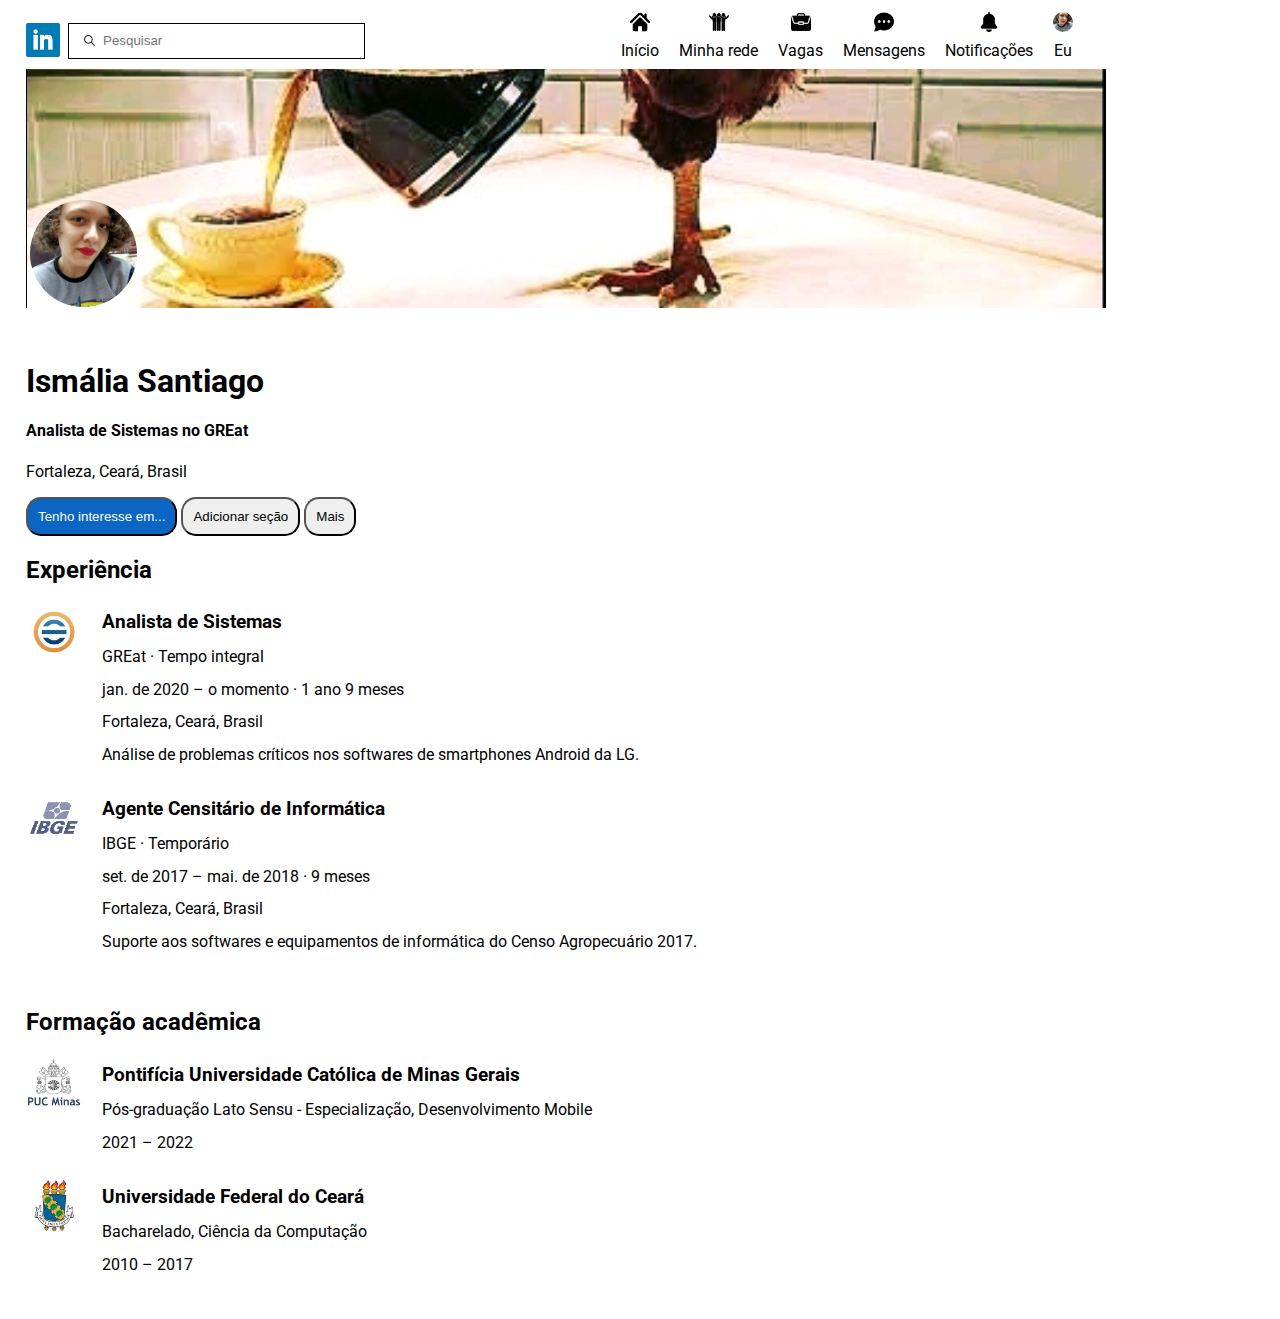
==== modulo01/desafio-linkedin/index.html @ 622ec2e9 "Estrutura básica do desafio" ====
<!DOCTYPE html>
<html lang="en">
<head>
    <link rel="preconnect" href="https://fonts.googleapis.com">
    <link rel="preconnect" href="https://fonts.gstatic.com" crossorigin>
    <meta charset="UTF-8">
    <meta http-equiv="X-UA-Compatible" content="IE=edge">
    <meta name="viewport" content="width=device-width, initial-scale=1.0">
    <title>LinkedIn | Santander Coders</title>
    <link href="https://fonts.googleapis.com/css2?family=Roboto:ital,wght@0,100;0,300;0,400;0,500;0,700;0,900;1,100;1,300;1,400;1,500;1,700;1,900&display=swap" rel="stylesheet">
    <link rel="stylesheet" href="style.css">
</head>
<body>
    <header>
        <div class="navbar">
            <div class="navbar-left">
                <img src="./assets/linkedin.jpg" alt="" id="linkedin-logo" />
                <div class="search">
                    <img src="./assets/loupe.png" alt="" />
                    <input type="text" placeholder="Pesquisar"/>
                </div>
            </div>
            <div class=navbar-right>
                <div class="navbar-item">
                    <img src="./assets/home-icon-silhouette.png" alt="" />
                    <p>Início</p>
                </div>
                <div class="navbar-item">
                    <img src="./assets/group-of-three-men-standing-side-by-side-hugging-each-other.png" alt="" />
                    <p>Minha rede</p>
                </div>
                <div class="navbar-item">
                    <img src="./assets/portfolio.png" alt="" />
                    <p>Vagas</p>
                </div>
                <div class="navbar-item">
                    <img src="./assets/chat.png" alt="" />
                    <p>Mensagens</p>
                </div>
                <div class="navbar-item">
                    <img src="./assets/bell.png" alt="" />
                    <p>Notificações</p>
                </div>
                <div class="navbar-item">
                    <img src="./assets/profile_picture.jpg" alt="" id="me" />
                    <p>Eu</p>
                </div>
            </div>
        </div>
    </header>
    <main>
        <div class="banner">
            <img src="./assets/background_image.jpg" alt="" id="background-image"/>
            <img src="./assets/profile_picture.jpg" alt="" id="profile-picture" />
            <h1>Ismália Santiago</h1>
            <h4>Analista de Sistemas no GREat</h4>
            <p>Fortaleza, Ceará, Brasil</p>
            <div class="buttons">
                <button type="button" id="tenho-interesse-em">Tenho interesse em...</button>
                <button type="button" id="adicionar-secao">Adicionar seção</button>
                <button type="button" id="mais">Mais</button>
            </div>
        </div>
        <div class="content">
            <div class="experiencia">
                <h2>Experiência</h2>
                <div class="experiencia-item">
                    <img src="./assets/great_icon.jpg" alt="" />
                    <div class="description">
                        <h3>Analista de Sistemas</h3>
                        <p>GREat · Tempo integral</p>
                        <p>jan. de 2020 – o momento · 1 ano 9 meses</p>
                        <p>Fortaleza, Ceará, Brasil</p>
                        <p>Análise de problemas críticos nos softwares de smartphones Android da LG.</p>
                    </div>
                </div>
                <br />
                <div class="experiencia-item">
                    <img src="./assets/ibge_icon.jpg" alt="" />
                    <div class="description">
                        <h3>Agente Censitário de Informática</h3>
                        <p>IBGE · Temporário</p>
                        <p>set. de 2017 – mai. de 2018 · 9 meses</p>
                        <p>Fortaleza, Ceará, Brasil</p>
                        <p>Suporte aos softwares e equipamentos de informática do Censo Agropecuário 2017.</p>
                    </div>
                </div>
            </div>
            <div class="formacao-academica">
                <h2>Formação acadêmica</h2>
                <div class="formacao-academica-item">
                    <img src="./assets/puc_minas_icon.jpg" alt="" />
                    <div class="description">
                        <h3>Pontifícia Universidade Católica de Minas Gerais</h3>
                        <p id="curso">Pós-graduação Lato Sensu - Especialização, Desenvolvimento Mobile</p>
                        <p id="duracao">2021 – 2022</p>
                    </div>
                </div>
                <br />
                <div class="formacao-academica-item">
                    <img src="./assets/ufc_icon.jpg" alt="" />
                    <div class="description">
                        <h3>Universidade Federal do Ceará</h3>
                        <p id="curso">Bacharelado, Ciência da Computação</p>
                        <p id="duracao">2010 – 2017</p>
                    </div>
                </div>
            </div>
        </div>
    </main>
</body>
</html>
---- modulo01/desafio-linkedin/style.css ----
body {
    font-family: 'Roboto', sans-serif;
    width: 100vw;
    font-size: 16px;
    margin: 38px 26px;
}

.navbar {
    display: flex;
    align-items: center;
    column-gap: 20%;
    position: fixed;
    top: 0;
    background: #fff;
    width: 100%;
    padding-top: 12px;
}

.navbar-left {
    display: flex;
}

.navbar-right {
    display: flex;
    column-gap: 20px;
}

#linkedin-logo {
    width: 34px;
    height: 34px;
    margin-right: 8px;
}

input {
    border: none;
    padding-left: 8px;
}

input:focus {
    outline: none;
}

.search {
    display: flex;
    align-items: center;
    justify-content: flex-start;
    border: solid 1px;
    width: 280px;
    height: 34px;
    padding-left: 15px;
}

.search img {
    width: 11px;
    height: 11px;
}

header img {
    width: 20x;
    height: 20px;
}

#me {
    border-radius: 50%;
}

.navbar-item {
    text-align: center;
    line-height: 5px;
}

#backgroud-image {
    display: flex;
    width: 100%;
}

#profile-picture {
    border-radius: 50%;
    width: 106.64px;
    height: 106.64px;
    position: absolute;
    top: 200px;
    left: 30px;
}

.banner h1 {
    margin-top: 50px;
}

button {
    border-radius: 15px;
    padding: 10px;
}

#tenho-interesse-em {
    background-color: #0a66c2;
    color: #fff;
}

.content img {
    width: 56px;
    height: 56px;
}

.experiencia {
    margin-bottom: 50px;
}

.experiencia-item {
    display: flex;
    flex-flow: row;;
    column-gap: 20px;
}

.formacao-academica-item {
    display: flex;
    flex-flow: row;;
    column-gap: 20px;
}

.description {
    display: flex;
    justify-content: flex-start;
    flex-flow: column;
    font-weight: 400;
    line-height: 0.5px;
}
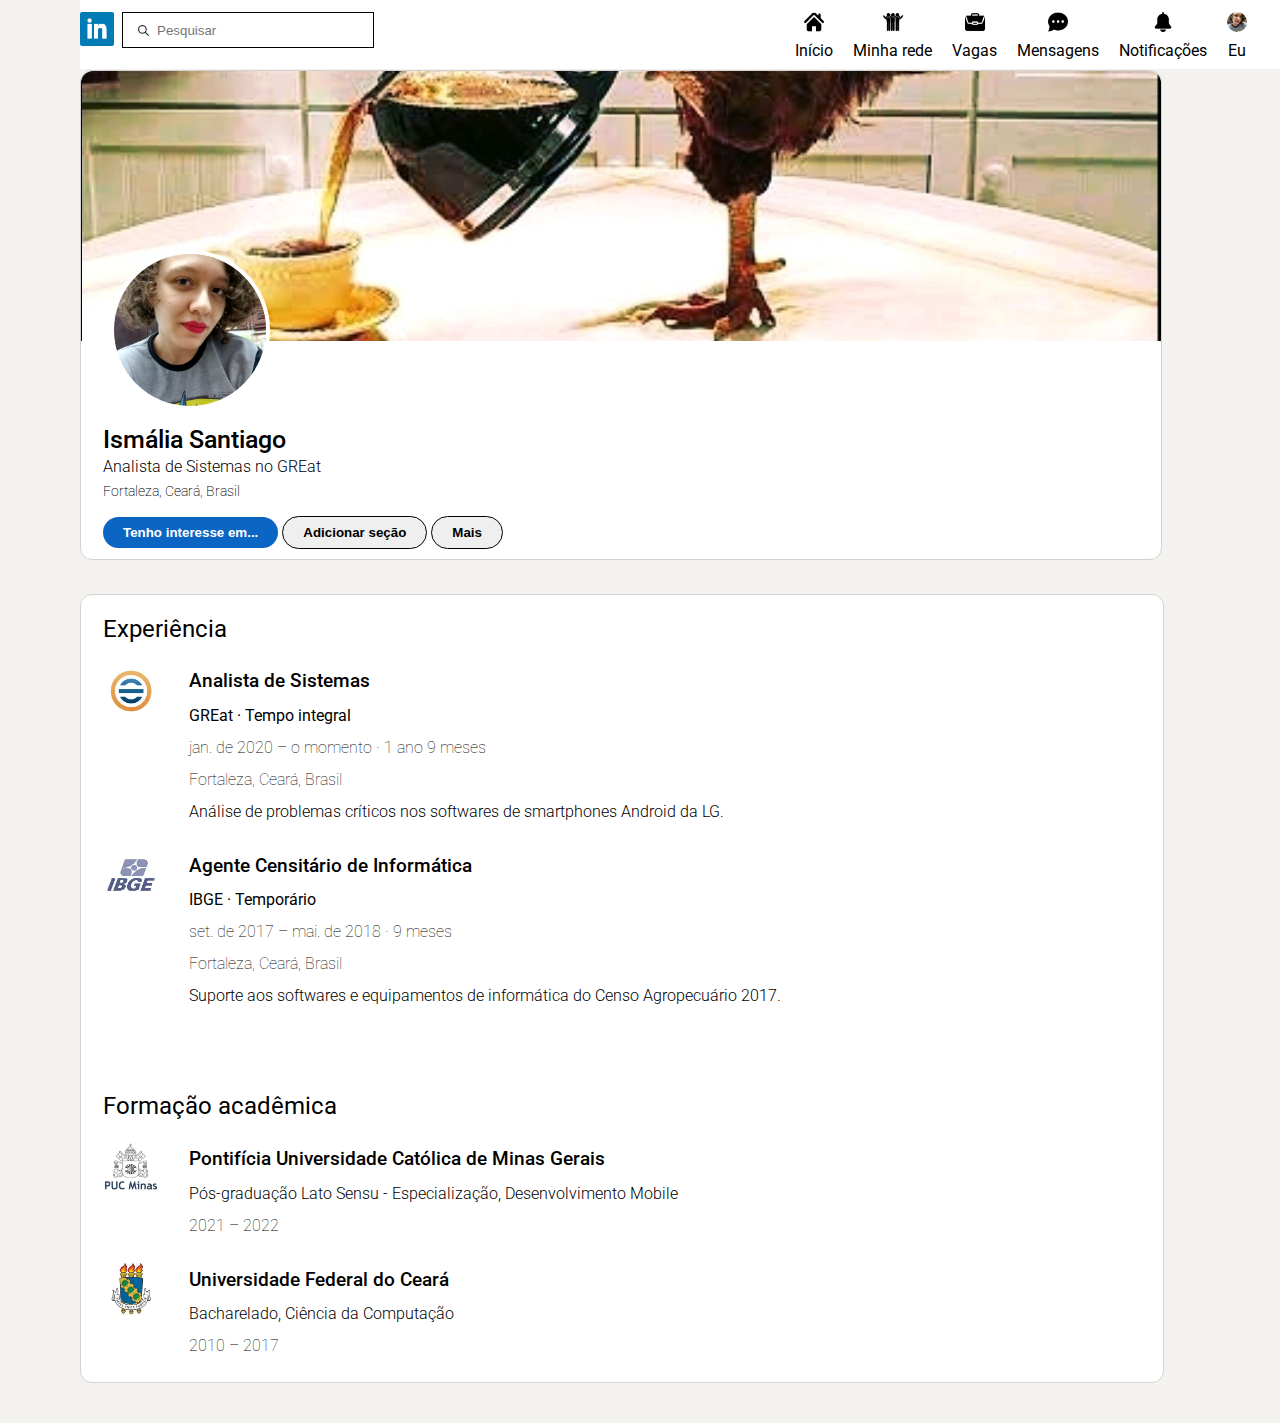
==== commit b17f89ca: "Melhorias na UI para ficar mais parecido com o LinkedIn" ====
--- a/modulo01/desafio-linkedin/index.html
+++ b/modulo01/desafio-linkedin/index.html
@@ -53,8 +53,8 @@
             <img src="./assets/background_image.jpg" alt="" id="background-image"/>
             <img src="./assets/profile_picture.jpg" alt="" id="profile-picture" />
             <h1>Ismália Santiago</h1>
-            <h4>Analista de Sistemas no GREat</h4>
-            <p>Fortaleza, Ceará, Brasil</p>
+            <h2>Analista de Sistemas no GREat</h2>
+            <h3>Fortaleza, Ceará, Brasil</h3>
             <div class="buttons">
                 <button type="button" id="tenho-interesse-em">Tenho interesse em...</button>
                 <button type="button" id="adicionar-secao">Adicionar seção</button>
@@ -64,45 +64,45 @@
         <div class="content">
             <div class="experiencia">
                 <h2>Experiência</h2>
-                <div class="experiencia-item">
+                <div class="item">
                     <img src="./assets/great_icon.jpg" alt="" />
                     <div class="description">
                         <h3>Analista de Sistemas</h3>
-                        <p>GREat · Tempo integral</p>
-                        <p>jan. de 2020 – o momento · 1 ano 9 meses</p>
-                        <p>Fortaleza, Ceará, Brasil</p>
-                        <p>Análise de problemas críticos nos softwares de smartphones Android da LG.</p>
+                        <div class="empresa"><p>GREat · Tempo integral</p></div>
+                        <div class="periodo"><p>jan. de 2020 – o momento · 1 ano 9 meses</p></div>
+                        <div class="local"><p>Fortaleza, Ceará, Brasil</p></div>
+                        <div class="atividade"><p>Análise de problemas críticos nos softwares de smartphones Android da LG.</p></div>
                     </div>
                 </div>
                 <br />
-                <div class="experiencia-item">
+                <div class="item">
                     <img src="./assets/ibge_icon.jpg" alt="" />
                     <div class="description">
                         <h3>Agente Censitário de Informática</h3>
-                        <p>IBGE · Temporário</p>
-                        <p>set. de 2017 – mai. de 2018 · 9 meses</p>
-                        <p>Fortaleza, Ceará, Brasil</p>
-                        <p>Suporte aos softwares e equipamentos de informática do Censo Agropecuário 2017.</p>
+                        <div class="empresa"><p>IBGE · Temporário</p></div>
+                        <div class="periodo"><p>set. de 2017 – mai. de 2018 · 9 meses</p></div>
+                        <div class="local"><p>Fortaleza, Ceará, Brasil</p></div>
+                        <div class="atividade"><p>Suporte aos softwares e equipamentos de informática do Censo Agropecuário 2017.</p></div>
                     </div>
                 </div>
             </div>
             <div class="formacao-academica">
                 <h2>Formação acadêmica</h2>
-                <div class="formacao-academica-item">
+                <div class="item">
                     <img src="./assets/puc_minas_icon.jpg" alt="" />
                     <div class="description">
                         <h3>Pontifícia Universidade Católica de Minas Gerais</h3>
-                        <p id="curso">Pós-graduação Lato Sensu - Especialização, Desenvolvimento Mobile</p>
-                        <p id="duracao">2021 – 2022</p>
+                        <div class="curso"><p>Pós-graduação Lato Sensu - Especialização, Desenvolvimento Mobile</p></div>
+                        <div class="duracao"><p>2021 – 2022</p></div>
                     </div>
                 </div>
                 <br />
-                <div class="formacao-academica-item">
+                <div class="item">
                     <img src="./assets/ufc_icon.jpg" alt="" />
                     <div class="description">
                         <h3>Universidade Federal do Ceará</h3>
-                        <p id="curso">Bacharelado, Ciência da Computação</p>
-                        <p id="duracao">2010 – 2017</p>
+                        <div class="curso"><p>Bacharelado, Ciência da Computação</p></div>
+                        <div class="duracao"><p>2010 – 2017</p></div>
                     </div>
                 </div>
             </div>
--- a/modulo01/desafio-linkedin/style.css
+++ b/modulo01/desafio-linkedin/style.css
@@ -1,19 +1,25 @@
+html {
+    width: 100vw;
+    font-family: 'Roboto', sans-serif;
+    background-color: #f3f2ef;
+}
+
 body {
-    font-family: 'Roboto', sans-serif;
-    width: 100vw;
-    font-size: 16px;
-    margin: 38px 26px;
+    margin-left: 80px;
+    margin-right: 80px;
+    margin-bottom: 40px;
 }
 
 .navbar {
     display: flex;
-    align-items: center;
-    column-gap: 20%;
+    align-content: center;
+    justify-content: space-between;
     position: fixed;
     top: 0;
-    background: #fff;
+    background-color: #fff;
     width: 100%;
     padding-top: 12px;
+    z-index: 100;
 }
 
 .navbar-left {
@@ -23,6 +29,7 @@
 .navbar-right {
     display: flex;
     column-gap: 20px;
+    transform: translateX(-25%);
 }
 
 #linkedin-logo {
@@ -45,7 +52,7 @@
     align-items: center;
     justify-content: flex-start;
     border: solid 1px;
-    width: 280px;
+    width: 235px;
     height: 34px;
     padding-left: 15px;
 }
@@ -69,32 +76,87 @@
     line-height: 5px;
 }
 
-#backgroud-image {
-    display: flex;
-    width: 100%;
+.banner {
+    border: 1px solid lightgrey;
+    border-radius: 12px;
+    background-color: #fff;
+    width: 1080px;
+    margin-top: 70px;
+}
+
+#background-image {
+    border-top-left-radius: 12px;
+    border-top-right-radius: 12px;
 }
 
 #profile-picture {
+    border: 4px solid #fff;
     border-radius: 50%;
-    width: 106.64px;
-    height: 106.64px;
+    width: 152px;
+    height: 152px;
     position: absolute;
-    top: 200px;
-    left: 30px;
+    top: 250px;
+    left: 110px;
 }
 
 .banner h1 {
-    margin-top: 50px;
+    margin-top: 90px;
+    padding-left: 22px;
+    font-weight: 500;
+    font-size: 25px;
+    line-height: 10px;
+}
+
+.banner h2 {
+    padding-left: 22px;
+    font-weight: 300;
+    font-size: 16px;
+    line-height: 10px;
+}
+
+.banner h3 {
+    padding-left: 22px;
+    font-weight: 200;
+    font-size: 14px;
+    line-height: 10px;
+}
+
+.buttons {
+    margin-top: 20px;
+    margin-bottom: 10px;
+    padding-left: 22px;
 }
 
 button {
-    border-radius: 15px;
-    padding: 10px;
+    border-radius: 50px;
+    padding: 8px 20px;
+    font-weight: bold;
+    border: 1px solid #000;
+}
+
+button:hover {
+    background-color: #ebebeb;
 }
 
 #tenho-interesse-em {
     background-color: #0a66c2;
     color: #fff;
+    border-style: none;
+}
+
+#tenho-interesse-em:hover {
+    background-color: #004182;
+}
+
+.content {
+    border: 1px solid lightgrey;
+    border-radius: 12px;
+    background-color: #fff;
+    margin-top: 34px;
+    padding-left: 22px;
+    width: 1060px;
+    font-size: 16px;
+    padding-bottom: 20px;
 }
 
 .content img {
@@ -102,26 +164,51 @@
     height: 56px;
 }
 
+.content h2 {
+    font-weight: 400;
+}
+
+.item {
+    display: flex;
+    flex-flow: row;
+    column-gap: 30px;
+}
+
 .experiencia {
-    margin-bottom: 50px;
-}
-
-.experiencia-item {
-    display: flex;
-    flex-flow: row;;
-    column-gap: 20px;
-}
-
-.formacao-academica-item {
-    display: flex;
-    flex-flow: row;;
-    column-gap: 20px;
+    margin-bottom: 80px;
 }
 
 .description {
     display: flex;
     justify-content: flex-start;
     flex-flow: column;
+    line-height: 0px;
+}
+
+.description h3 {
+    font-weight: 500;
+}
+
+.empresa {
     font-weight: 400;
-    line-height: 0.5px;
+}
+
+.periodo {
+    font-weight: 100;
+}
+
+.local {
+    font-weight: 100;
+}
+
+.atividade {
+    font-weight: 300;
+}
+
+.curso {
+    font-weight: 300;
+}
+
+.duracao {
+    font-weight: 100;
 }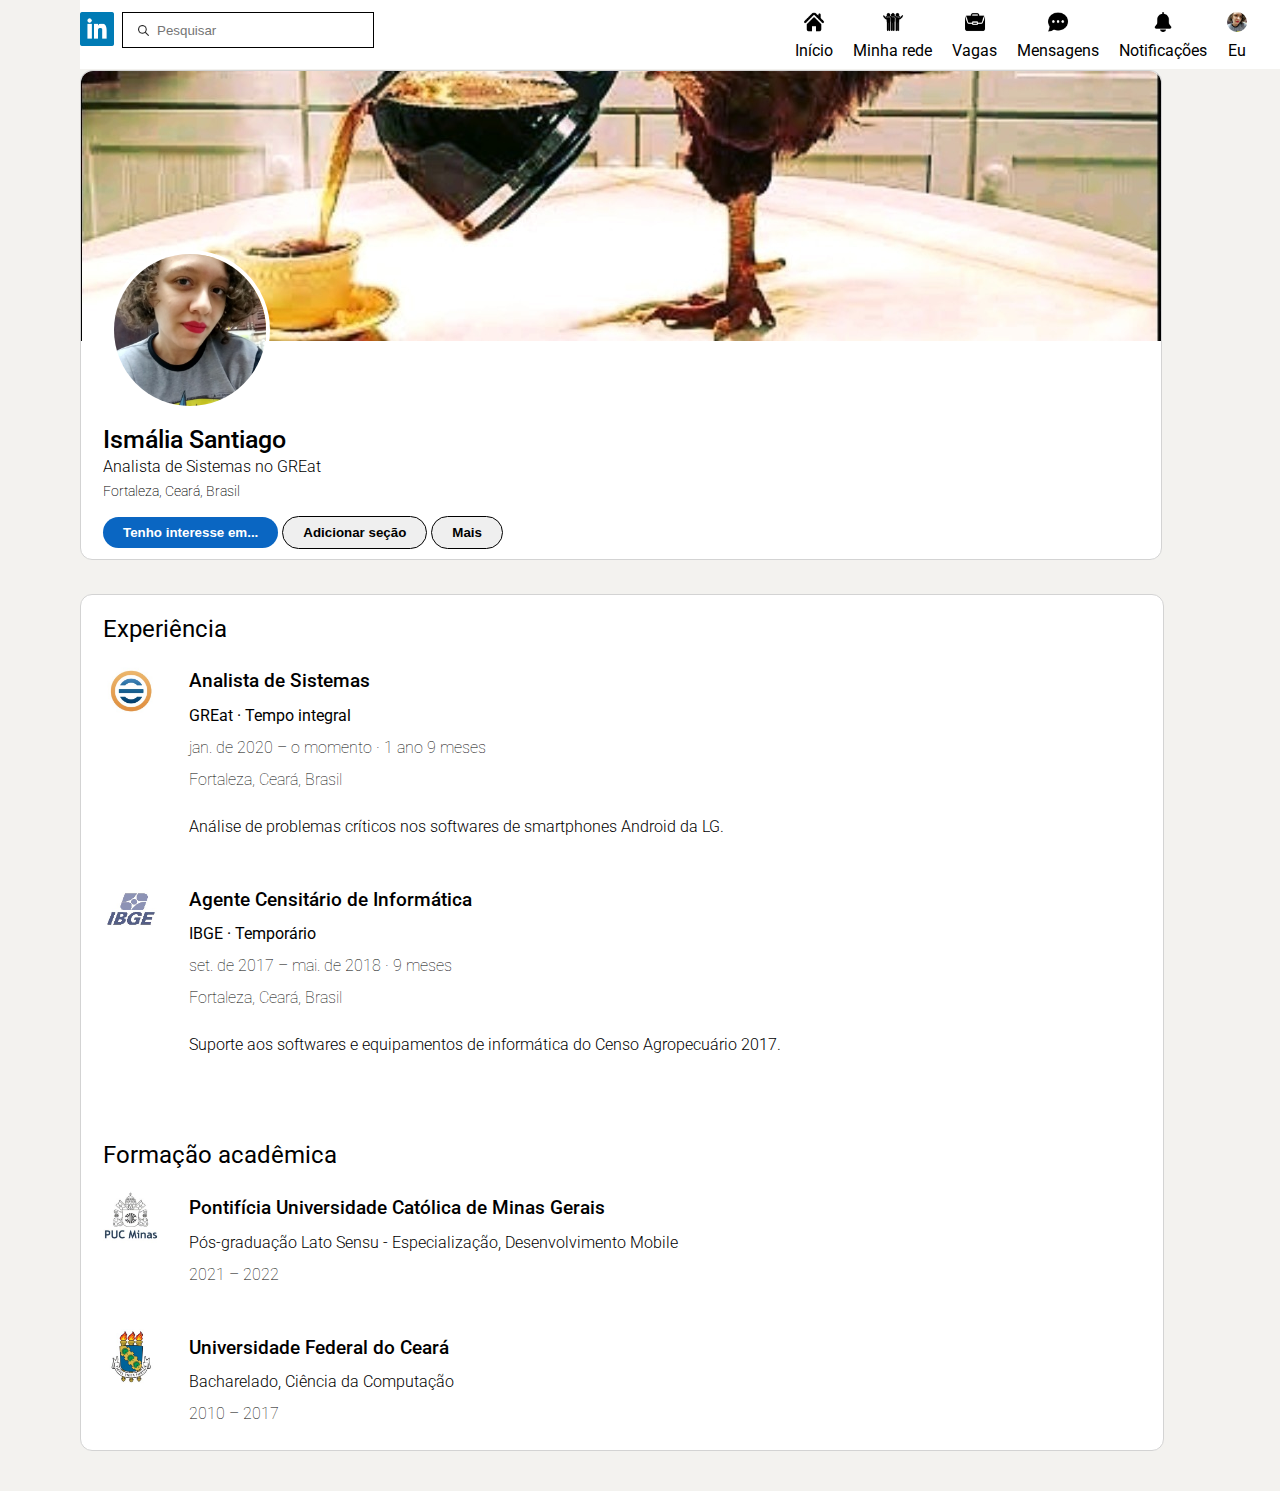
==== commit 18c251c5: "Deixando a atividade realizada na empresa mais destacada" ====
--- a/modulo01/desafio-linkedin/index.html
+++ b/modulo01/desafio-linkedin/index.html
@@ -74,7 +74,7 @@
                         <div class="atividade"><p>Análise de problemas críticos nos softwares de smartphones Android da LG.</p></div>
                     </div>
                 </div>
-                <br />
+                <br /><br />
                 <div class="item">
                     <img src="./assets/ibge_icon.jpg" alt="" />
                     <div class="description">
@@ -96,7 +96,7 @@
                         <div class="duracao"><p>2021 – 2022</p></div>
                     </div>
                 </div>
-                <br />
+                <br /><br />
                 <div class="item">
                     <img src="./assets/ufc_icon.jpg" alt="" />
                     <div class="description">
--- a/modulo01/desafio-linkedin/style.css
+++ b/modulo01/desafio-linkedin/style.css
@@ -203,6 +203,7 @@
 
 .atividade {
     font-weight: 300;
+    padding-top: 15px;
 }
 
 .curso {
